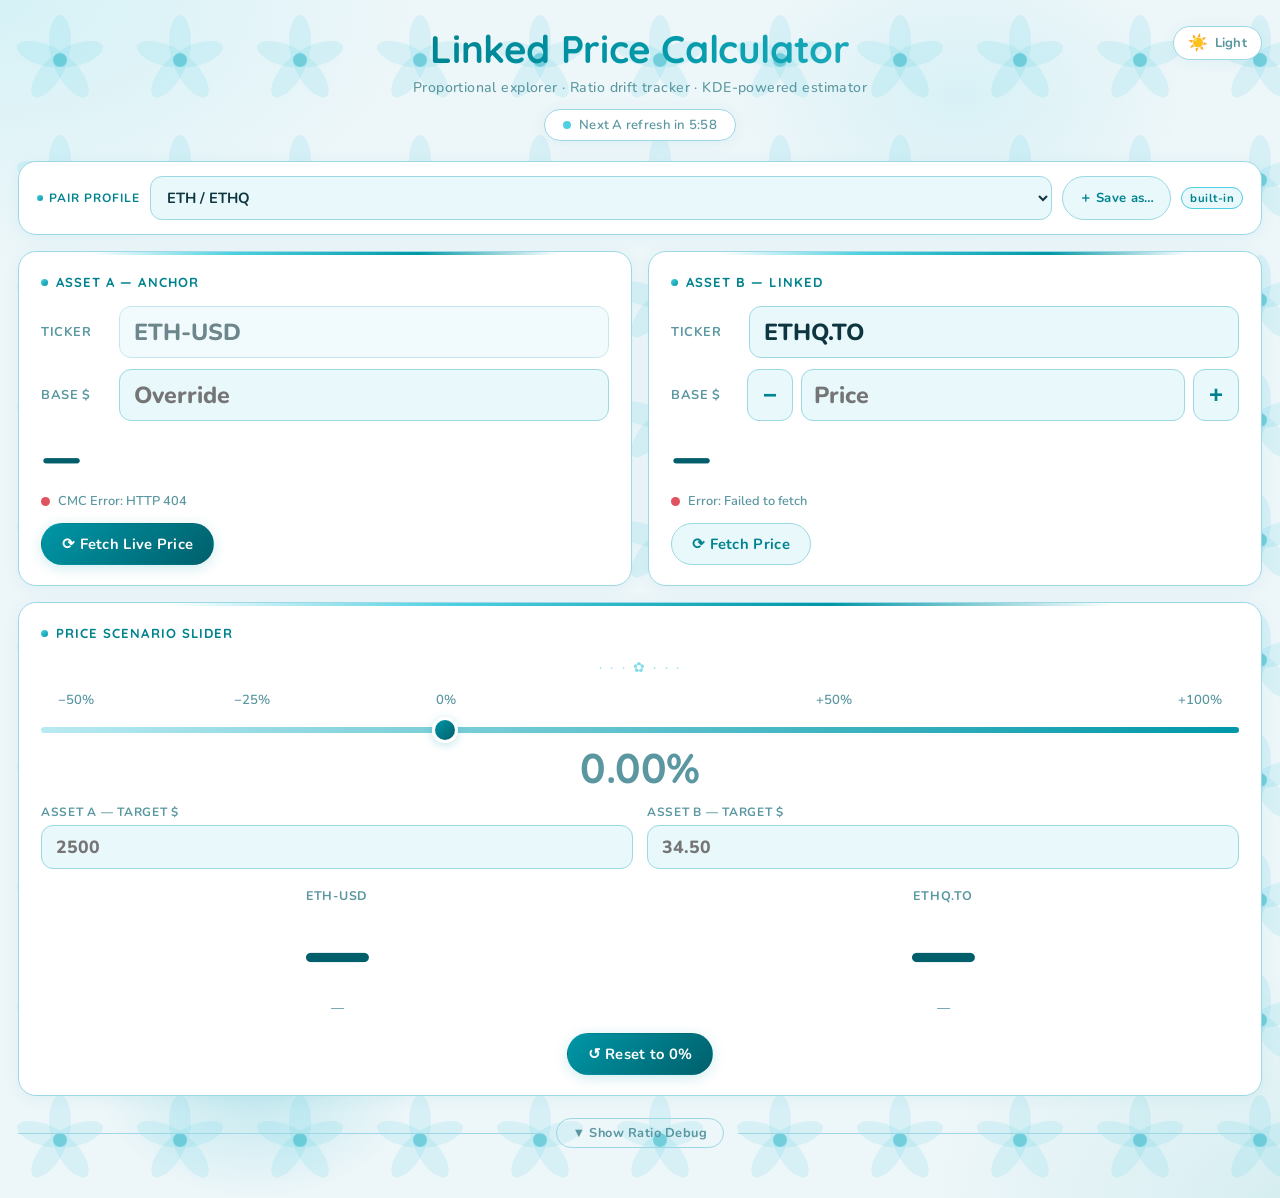
==== projects/price-link/index.html @ e8545b4c "Add files via upload" ====
<!DOCTYPE html>
<html lang="en">
<head>
<meta charset="UTF-8">
<meta name="viewport" content="width=device-width, initial-scale=1.0">
<title>Linked Price Calculator v21</title>
<link rel="preconnect" href="https://fonts.googleapis.com">
<link rel="preconnect" href="https://fonts.gstatic.com" crossorigin>
<link href="https://fonts.googleapis.com/css2?family=Nunito:wght@300;400;500;600;700;800;900&family=Quicksand:wght@400;500;600;700&display=swap" rel="stylesheet">
<link rel="stylesheet" href="style.css">
</head>
<body>

<div class="header">
  <button class="dark-toggle" onclick="toggleDarkMode()" id="darkToggleBtn" title="Toggle dark mode">
    <span class="toggle-icon">☀️</span>
    <span id="darkToggleLabel">Light</span>
  </button>
  <h1>Linked Price Calculator</h1>
  <p>Proportional explorer · Ratio drift tracker · KDE-powered estimator</p>
  <div class="auto-refresh-bar">
    <div class="rdot" id="timerDot"></div>
    <span id="timerLabel">Auto-refresh Asset A (CMC) every 2 min</span>
  </div>
</div>

<!-- ── Profile Bar ── -->
<div class="profile-bar">
  <span class="profile-bar-label">Pair Profile</span>
  <select class="profile-select" id="profileSelect" onchange="onProfileChange()"></select>
  <button class="profile-btn" onclick="saveCurrentAsProfile()" title="Save current tickers as a new profile">＋ Save as…</button>
  <button class="profile-btn danger" id="deleteProfileBtn" onclick="deleteActiveProfile()" title="Delete this profile">✕ Delete</button>
  <span class="profile-badge builtin" id="profileBadge">built-in</span>
</div>

<!-- ── Row 1: Two columns ── -->
<div class="two-col">

  <!-- Asset A -->
  <div class="card">
    <div class="card-title">Asset A — Anchor</div>
    <div class="row">
      <label>Ticker</label>
      <input type="text" id="tickerA" value="ETH-USD" readonly style="opacity:0.6;cursor:default;">
    </div>
    <div class="row">
      <label>Base $</label>
      <input type="number" id="manualA" placeholder="Override" step="1" onchange="onManualA()">
    </div>
    <div class="price-big" id="priceA">—</div>
    <div class="status-row">
      <div class="dot" id="dotA"></div>
      <span class="status-text" id="statusA">Not fetched</span>
    </div>
    <button class="btn primary" onclick="fetchAssetA()">⟳ Fetch Live Price</button>
  </div>

  <!-- Asset B -->
  <div class="card">
    <div class="card-title">Asset B — Linked</div>
    <div class="row">
      <label>Ticker</label>
      <input type="text" id="tickerB" value="ETHQ.TO">
    </div>
    <div class="stepper-row">
      <label>Base $</label>
      <button class="sbtn" onmousedown="startStep(-1)" onmouseup="stopStep()" onmouseleave="stopStep()" ontouchstart="startStep(-1)" ontouchend="stopStep()">−</button>
      <input type="number" id="manualB" class="stepper-input" placeholder="Price" step="0.01" onchange="onManualB()">
      <button class="sbtn" onmousedown="startStep(1)" onmouseup="stopStep()" onmouseleave="stopStep()" ontouchstart="startStep(1)" ontouchend="stopStep()">+</button>
    </div>
    <div class="price-big" id="priceB">—</div>
    <div class="status-row">
      <div class="dot" id="dotB"></div>
      <span class="status-text" id="statusB">Not fetched</span>
    </div>
    <button class="btn" onclick="fetchAsset('B')" title="Fetched price is NOT saved as a ratio datapoint">
      ⟳ Fetch Price <span style="color:var(--muted);font-size:.75rem;font-weight:400"></span>
    </button>
  </div>
</div>

<!-- ── FX Intelligence Panel ── -->
<div class="card" id="fxPanel" style="display:none; margin-bottom:16px;">
  <div class="card-title" style="display:flex;align-items:center;justify-content:space-between;flex-wrap:wrap;gap:8px;">
    <span>&#9889; FX Intelligence &mdash; USD&thinsp;/&thinsp;CAD</span>
    <span id="fxRateDisplay" style="font-family:monospace;font-size:0.82rem;font-weight:600;color:var(--muted);">Fetching rate&hellip;</span>
  </div>
  <div id="fxBanner" style="display:none;border-radius:var(--radius-sm);padding:10px 16px;margin-bottom:14px;font-size:0.85rem;font-weight:700;line-height:1.5;"></div>
  <div class="stats-grid">
    <div class="stat-row"><span>USD / CAD Rate</span><span class="stat-val" id="fxRateStat">&#8212;</span></div>
    <div class="stat-row"><span>FX-Implied Fair Price (Asset B)</span><span class="stat-val" id="fxFairB">&#8212;</span></div>
    <div class="stat-row"><span>ETF Premium / Discount vs Fair</span><span class="stat-val" id="fxPremDisc">&#8212;</span></div>
    <div class="stat-row"><span>FX-Normalised Ratio <small style="opacity:.65;">(ideal &#8776; 1.00000)</small></span><span class="stat-val" id="fxNormRatio">&#8212;</span></div>
    <div class="stat-row"><span>Pure Tracking Error</span><span class="stat-val" id="fxTrackErr">&#8212;</span></div>
  </div>
  <div id="fxAttrib" style="display:none;margin-top:12px;padding:10px 14px;border-radius:var(--radius-sm);background:var(--teal-pale);border:1.5px solid var(--border);font-size:0.82rem;line-height:1.6;"></div>
</div>

<!-- ── Row 2: Slider ── -->
<div class="card">
  <div class="card-title">Price Scenario Slider</div>
        <div class="divider">· · · ✿ · · · </div>

  <div class="slider-labels">
    <span>−50%</span><span>−25%</span><span>0%</span><span>+50%</span><span>+100%</span>
  </div>
  <input type="range" id="slider" min="-50" max="100" step="0.1" value="0" oninput="onSliderDrag()">
  <div class="pct-big" id="pctDisplay">0.00%</div>

  <div class="target-row">
    <div class="target-box">
      <label>Asset A — Target $</label>
      <input type="number" id="targetA" placeholder="2500" step="1" oninput="onTargetDollar('A')">
    </div>
    <div class="target-box">
      <label>Asset B — Target $</label>
      <input type="number" id="targetB" placeholder="34.50" step="0.01" oninput="onTargetDollar('B')">
    </div>
  </div>

  <div class="proj-row">
    <div class="proj-box">
      <div class="proj-lbl" id="lblPA">Asset A</div>
      <div class="proj-price" id="projA">—</div>
      <div class="proj-delta" id="deltaA">—</div>
    </div>
    <div class="proj-box">
      <div class="proj-lbl" id="lblPB">Asset B</div>
      <div class="proj-price" id="projB">—</div>
      <div class="proj-delta" id="deltaB">—</div>
    </div>
  </div>

  <div style="text-align:center;margin-top:16px">
    <button class="btn primary" onclick="resetSlider()">↺ Reset to 0%</button>
  </div>
</div>

<!-- ── Ratio Debug (bottom, toggled) ── -->
<div class="debug-toggle-bar">
  <hr>
  <button class="debug-toggle-btn" id="debugToggleBtn" onclick="toggleDebug()">▼ Show Ratio Debug</button>
  <hr>
</div>

<div class="debug-panel" id="debugPanel">
  <div class="ratio-stats">
    <div class="stats-title">
      <span>✦ Ratio History - Under the hood</span>
      <span class="stat-val" id="ratioCountSub">0 / 1000</span>
    </div>
    <div class="ratio-badge" id="ratioBadge" style="margin-bottom:14px;font-size:0.85rem;">Ratio A÷B: —</div>

    <div class="stats-grid">
      <div class="stat-row"><span>Simple average</span><span class="stat-val" id="ratioAvg">—</span></div>
      <div class="stat-row"><span>Median</span><span class="stat-val" id="ratioMedian">—</span></div>
      <div class="stat-row"><span>Mode (4dp bins)</span><span class="stat-val" id="ratioMode">—</span></div>
      <div class="stat-row"><span>KDE Peak ✦</span><span class="stat-val gold" id="ratioKDE">—</span></div>
      <div class="stat-row"><span>Trimmed mean (10%)</span><span class="stat-val" id="ratioTrimmed">—</span></div>
      <div class="stat-row"><span>Drift (max − min)</span><span class="stat-val" id="ratioDrift">—</span></div>
      <div class="stat-row"><span>Last saved</span><span class="stat-val" id="ratioLast">—</span></div>
      <div class="stat-row" style="border-top:1px solid var(--border);margin-top:6px;padding-top:8px;">
        <span style="font-size:0.75rem;color:var(--muted);font-style:italic;" id="hlDisplayLabel">Recency-weighted</span>
      </div>
      <div class="stat-row highlight-w"><span>W-KDE Peak ✦</span><span class="stat-val gold" id="ratioWKDE">—</span></div>
      <div class="stat-row highlight-w"><span>W-Mean</span><span class="stat-val" id="ratioWMean">—</span></div>
    </div>

    <div class="estimator-row">
      <label>Recency ½-life:</label>
      <select id="halfLifeSelect" onchange="saveHalfLifePref(); refreshStats();">
        <option value="5">5 pts — aggressive</option>
        <option value="10">10 pts</option>
        <option value="25" selected>25 pts — default</option>
        <option value="50">50 pts</option>
        <option value="100">100 pts</option>
        <option value="none">∞ — no decay</option>
      </select>
    </div>
    <div class="estimator-row">
      <label>Startup / Apply:</label>
      <select id="estimatorSelect" onchange="saveEstimatorPref()">
        <option value="kde">KDE Peak (recommended)</option>
        <option value="wkde">W-KDE Peak ✦ (recency)</option>
        <option value="wmean">W-Mean (recency)</option>
        <option value="mode">Binned Mode</option>
        <option value="median">Median</option>
        <option value="trimmed">Trimmed Mean 10%</option>
        <option value="avg">Simple Average</option>
      </select>
    </div>

    <div class="stat-actions">
      <button class="btn primary" onclick="applyEstimatorToB()">✦ Apply Estimator → B</button>
      <button class="btn ghost" onclick="clearHistory()">🗑 Clear History</button>
    </div>
  </div>
</div>

<script>
/* 
   CONFIG
 */
const TOKEN         = '69a8eecc00a6a4.04467805';

/* ── Storage keys ── */
const PREF_KEY      = 'ab_estimator_pref';
const DEBUG_KEY     = 'ab_debug_open';
const HALFLIFE_KEY  = 'ab_halflife_pref';
const PROFILES_KEY  = 'lpc_profiles_v1';
const ACTIVE_KEY    = 'lpc_active_profile';
const DARK_KEY      = 'lpc_dark_mode';
const SLIDER_KEY_PREFIX  = 'lpc_slider_pct_';
const TARGET_A_KEY_PREFIX = 'lpc_target_a_';
const TARGET_B_KEY_PREFIX = 'lpc_target_b_';
const AUTO_MS       = 60000*6;

/* ── Default (built-in) profiles ── */
const BUILTIN_PROFILES = [
  { name: 'ETH / ETHQ',  cmcSymbol: 'ETH', tickerA: 'ETH-USD',  tickerB: 'ETHQ.TO',  storageKey: 'ratio_ETH_ETHQ',  builtin: true },
  { name: 'XRP / XRPQ',  cmcSymbol: 'XRP', tickerA: 'XRP-USD',  tickerB: 'XRPQ.TO',  storageKey: 'ratio_XRP_XRPQ',  builtin: true },
  { name: 'SOL / SOLQ',  cmcSymbol: 'SOL', tickerA: 'SOL-USD',  tickerB: 'SOLQ.TO',  storageKey: 'ratio_SOL_SOLQ',  builtin: true },
  { name: 'BTC / FBTC',  cmcSymbol: 'BTC', tickerA: 'BTC-USD',  tickerB: 'FBTC.TO',  storageKey: 'ab_ratio_history_v1', builtin: true },
  { name: 'GOLD / ZGLD',  cmcSymbol: 'XAUt', tickerA: 'GOLD-USD',  tickerB: 'ZGLD.TO',  storageKey: 'ratio_GOLD_ZGLD', builtin: true },
];

let baseA = null, baseB = null;
let currentPct = 0;
let stepTimer = null, stepDebounce = null;
let autoTimer = null, autoCountdown = null, autoSecsLeft = AUTO_MS / 1000;
let userSetB = false;
let liveRatio = null;
let fxRate             = null;   // live USD/CAD (5 dp)
let fxRateSessionStart = null;   // locked on first fetch
let fxSessionFetched   = false;  // one-per-session guard
let activeProfile = BUILTIN_PROFILES[0];

const $ = id => document.getElementById(id);

/* 
   DARK MODE
 */
function toggleDarkMode() {
  const isDark = document.body.classList.toggle('dark');
  localStorage.setItem(DARK_KEY, isDark ? '1' : '0');
  updateDarkToggleLabel(isDark);
}
function updateDarkToggleLabel(isDark) {
  $('darkToggleLabel').textContent = isDark ? 'Dark' : 'Light';
  $('darkToggleBtn').querySelector('.toggle-icon').textContent = isDark ? '🌙' : '☀️';
}
function initDarkMode() {
  const pref = localStorage.getItem(DARK_KEY);
  const isDark = pref === '1';
  if (isDark) document.body.classList.add('dark');
  updateDarkToggleLabel(isDark);
}

/* 
   PROFILE MANAGEMENT
 */
function loadAllProfiles() {
  try {
    const saved = JSON.parse(localStorage.getItem(PROFILES_KEY) || '[]');
    return [...BUILTIN_PROFILES, ...saved.filter(p => !p.builtin)];
  } catch { return [...BUILTIN_PROFILES]; }
}
function getUserProfiles() {
  try { return JSON.parse(localStorage.getItem(PROFILES_KEY) || '[]'); } catch { return []; }
}
function saveUserProfiles(profiles) {
  localStorage.setItem(PROFILES_KEY, JSON.stringify(profiles.filter(p => !p.builtin)));
}

function renderProfileDropdown() {
  const sel = $('profileSelect');
  const all = loadAllProfiles();
  const activeName = localStorage.getItem(ACTIVE_KEY) || all[0].name;
  sel.innerHTML = '';
  all.forEach(p => {
    const opt = document.createElement('option');
    opt.value = p.name;
    opt.textContent = p.name + (p.builtin ? '' : ' ★');
    if (p.name === activeName) opt.selected = true;
    sel.appendChild(opt);
  });
  // Update badge
  const current = all.find(p => p.name === activeName) || all[0];
  updateProfileBadge(current);
  return current;
}

function updateProfileBadge(profile) {
  const badge = $('profileBadge');
  const delBtn = $('deleteProfileBtn');
  if (profile.builtin) {
    badge.textContent = 'built-in';
    badge.className = 'profile-badge builtin';
    delBtn.style.display = 'none';
  } else {
    badge.textContent = 'custom';
    badge.className = 'profile-badge';
    delBtn.style.display = '';
  }
}

function applyProfile(profile) {
  activeProfile = profile;
  localStorage.setItem(ACTIVE_KEY, profile.name);

  // Reset runtime state
  baseA = null; baseB = null; liveRatio = null; userSetB = false; currentPct = 0;

  // Update UI
  $('tickerA').value = profile.tickerA;
  $('tickerB').value = profile.tickerB;
  $('manualA').value = '';
  $('manualB').value = '';
  $('priceA').textContent = '—';
  $('priceB').textContent = '—';
  $('dotA').className = 'dot';
  $('dotB').className = 'dot';
  $('statusA').textContent = 'Not fetched';
  $('statusB').textContent = 'Not fetched';
  $('lblPA').textContent = profile.tickerA;
  $('lblPB').textContent = profile.tickerB;
  $('slider').value = 0;
  restoreSliderPct();
  $('pctDisplay').textContent = '0.00%';
  $('pctDisplay').className = 'pct-big';
  $('projA').textContent = '—'; $('deltaA').textContent = '—';
  $('projB').textContent = '—'; $('deltaB').textContent = '—';
  $('targetA').value = ''; $('targetB').value = '';
  restoreTargetValues(); // reload user's saved targets for this profile

  updateProfileBadge(profile);
  refreshStats();

  const h = getHistory();
  if (h.length > 0) {
    $('dotB').className = 'dot loading';
    $('statusB').textContent = 'Waiting for Asset A to compute ratio…';
    fetchAssetA();
  } else {
    fetchAssetA();
    fetchAsset('B');
  }
  resetAutoCountdown();
}

function onProfileChange() {
  const sel = $('profileSelect');
  const all = loadAllProfiles();
  const profile = all.find(p => p.name === sel.value) || all[0];
  applyProfile(profile);
}

function saveCurrentAsProfile() {
  const tickerA = $('tickerA').value.trim().toUpperCase();
  const tickerB = $('tickerB').value.trim().toUpperCase();
  if (!tickerA || !tickerB) { alert('Set tickers for both assets first.'); return; }
  const defaultName = tickerA.replace('-USD','') + ' / ' + tickerB.replace('.TO','');
  const name = prompt('Name this profile:', defaultName);
  if (!name || !name.trim()) return;
  const trimmed = name.trim();
  const all = loadAllProfiles();
  if (all.some(p => p.name === trimmed)) { alert(`A profile named "${trimmed}" already exists.`); return; }
  const cmcSymbol = tickerA.replace('-USD','').replace('-','');
  const storageKey = 'ratio_' + cmcSymbol + '_' + tickerB.replace(/[^A-Z0-9]/g,'');
  const newProfile = { name: trimmed, cmcSymbol, tickerA, tickerB, storageKey, builtin: false };
  const userProfiles = getUserProfiles();
  userProfiles.push(newProfile);
  saveUserProfiles(userProfiles);
  renderProfileDropdown();
  $('profileSelect').value = trimmed;
  applyProfile(newProfile);
}

function deleteActiveProfile() {
  if (activeProfile.builtin) return;
  if (!confirm(`Delete profile "${activeProfile.name}"?\nIts ratio history will be preserved in localStorage.`)) return;
  const userProfiles = getUserProfiles().filter(p => p.name !== activeProfile.name);
  saveUserProfiles(userProfiles);
  const all = loadAllProfiles();  // rebuilt without deleted profile
  // all is now rebuilt but we need to reload
  const fresh = [...BUILTIN_PROFILES, ...userProfiles];
  const fallback = fresh[0];
  renderProfileDropdown();
  applyProfile(fallback);
  $('profileSelect').value = fallback.name;
}

/* 
   DEBUG PANEL TOGGLE
 */
function toggleDebug() {
  const panel = $('debugPanel'), btn = $('debugToggleBtn');
  const isOpen = panel.classList.toggle('open');
  btn.textContent = isOpen ? '▲ Hide Ratio Debug' : '▼ Show Ratio Debug';
  localStorage.setItem(DEBUG_KEY, isOpen ? '1' : '0');
}

/* 
   FORMAT HELPERS
 */
function fmtA(n) {
  if (n == null) return '—';
  if (n >= 100)  return '$' + Math.round(n).toLocaleString('en-US');
  if (n >= 1)    return '$' + n.toFixed(2);
  return '$' + n.toFixed(4);
}
function fmtB(n) {
  if (n == null) return '—';
  return n >= 10 ? '$' + n.toFixed(2) : '$' + n.toFixed(4);
}
function fmtAny(n) {
  if (n == null) return '—';
  if (n >= 1000) return '$' + Math.round(n).toLocaleString('en-US');
  if (n >= 1)    return '$' + n.toFixed(2);
  return '$' + n.toFixed(4);
}
function fmtDelta(n, pct) {
  if (n == null) return '—';
  const s = n >= 0 ? '+' : '−';
  const ps = pct >= 0 ? '+' : '';
  return `${s}${fmtAny(Math.abs(n)).replace('$', '')}  (${ps}${pct.toFixed(2)}%)`;
}

/* 
   STATISTICS
 */
function mean(arr)   { return arr.reduce((a,b)=>a+b,0)/arr.length; }
function stdDev(arr) {
  const m = mean(arr);
  return Math.sqrt(arr.reduce((s,x) => s+(x-m)**2, 0) / arr.length);
}
function getMedian(arr) {
  const s = [...arr].sort((a,b)=>a-b), m = Math.floor(s.length/2);
  return s.length%2 ? s[m] : (s[m-1]+s[m])/2;
}
function getBinnedMode(arr, dp=4) {
  const freq = {}, mult = Math.pow(10,dp);
  let maxF = 0, mode = arr[0];
  for (const x of arr) { const k=Math.round(x*mult); freq[k]=(freq[k]||0)+1; if(freq[k]>maxF){maxF=freq[k];mode=k/mult;} }
  return mode;
}
function getTrimmedMean(arr, trim=0.10) {
  const s = [...arr].sort((a,b)=>a-b);
  const cut = Math.max(1, Math.floor(s.length*trim));
  const t = s.slice(cut, s.length-cut);
  return mean(t.length ? t : arr);
}
function getKDEPeak(arr) {
  if (arr.length < 2) return arr[0];
  const sd = stdDev(arr) || 1e-9;
  const h  = 1.06 * sd * Math.pow(arr.length, -0.2);
  const mn = Math.min(...arr), mx = Math.max(...arr);
  const range = mx - mn; if (range < 1e-12) return mn;
  const STEPS = 900; let maxD = -1, peak = mn;
  for (let i=0; i<=STEPS; i++) {
    const x = mn + i*range/STEPS;
    let d = 0; for (const xi of arr) { const u=(x-xi)/h; d+=Math.exp(-0.5*u*u); }
    if (d > maxD) { maxD=d; peak=x; }
  }
  return peak;
}
function getEstimate(arr) {
  const m = $('estimatorSelect').value;
  if (m === 'wkde' || m === 'wmean') {
    const w = getDecayWeights(arr.length, getHalfLife());
    return m === 'wkde' ? getWeightedKDEPeak(arr, w) : getWeightedMeanW(arr, w);
  }
  if (m==='kde')     return getKDEPeak(arr);
  if (m==='mode')    return getBinnedMode(arr);
  if (m==='median')  return getMedian(arr);
  if (m==='trimmed') return getTrimmedMean(arr);
  return mean(arr);
}

/* 
   LOCALSTORAGE  (profile-aware)
 */
function getStorageKey() { return activeProfile ? activeProfile.storageKey : 'ab_ratio_history_v1'; }
function getHistory() {
  try { return JSON.parse(localStorage.getItem(getStorageKey())||'[]'); } catch { return []; }
}
function saveHistory(h) { localStorage.setItem(getStorageKey(), JSON.stringify(h)); }

/* Returns the estimated anchor for the FX-normalised ratio:
   fxNormRatio = (A_USD × FX) / B_CAD  — same-currency ratio, should be
   stable when B is a perfectly-pegged ETF tracking A.
   Falls back to live computation if no history has the field yet. */
function getAnchorNormRatio() {
  const h = getHistory();
  const normVals = h.map(x => x.fxNormRatio).filter(v => v != null && isFinite(v));
  if (normVals.length >= 2) return getEstimate(normVals);
  if (normVals.length === 1) return normVals[0];
  // No history with FX data yet — use live values as a bootstrap anchor
  if (baseA && baseB && fxRate) return (baseA * fxRate) / baseB;
  return null;
}

function addRatioPoint() {
  if (!baseA || !baseB) return;
  const ratio = baseA / baseB;
  const fxNormRatio = fxRate ? (baseA * fxRate) / baseB : null;
  const h = getHistory();
  const pt = { ts: Date.now(), ratio };
  if (fxNormRatio !== null) pt.fxNormRatio = fxNormRatio;
  h.push(pt);
  if (h.length > 1000) h.splice(0, h.length-1000);
  saveHistory(h);
  refreshStats();
}

function saveEstimatorPref() { localStorage.setItem(PREF_KEY, $('estimatorSelect').value); }
function saveHalfLifePref()   { localStorage.setItem(HALFLIFE_KEY, $('halfLifeSelect').value); }

function refreshStats() {
  const h = getHistory(), n = h.length;
  $('ratioCountSub').textContent = `${n} / 1000`;
  if (!n) {
    ['ratioAvg','ratioMedian','ratioMode','ratioKDE','ratioTrimmed','ratioDrift','ratioLast','ratioWKDE','ratioWMean'].forEach(id=>$(id).textContent='—');
    return;
  }
  const vals = h.map(x => x.ratio);
  const mn = Math.min(...vals), mx = Math.max(...vals);
  const hl = getHalfLife();
  const w  = getDecayWeights(vals.length, hl);
  const hlLabel = hl ? `hl:${hl}` : 'uniform';
  $('ratioAvg').textContent     = mean(vals).toFixed(6);
  $('ratioMedian').textContent  = getMedian(vals).toFixed(6);
  $('ratioMode').textContent    = getBinnedMode(vals).toFixed(6);
  $('ratioKDE').textContent     = getKDEPeak(vals).toFixed(6);
  $('ratioTrimmed').textContent = getTrimmedMean(vals).toFixed(6);
  $('ratioDrift').textContent   = (mx-mn).toFixed(6);
  $('ratioWKDE').textContent    = (vals.length >= 2 ? getWeightedKDEPeak(vals, w) : vals[0]).toFixed(6);
  $('ratioWMean').textContent   = getWeightedMeanW(vals, w).toFixed(6);
  const hlEl = $('hlDisplayLabel'); if (hlEl) hlEl.textContent = hlLabel;
  const last = new Date(h[h.length-1].ts);
  $('ratioLast').textContent = last.toLocaleTimeString([],{hour:'2-digit',minute:'2-digit',second:'2-digit'});
  updateRatioBadge();
}

function clearHistory() {
  if (!confirm('Clear ratio history for this profile?\nThis cannot be undone.')) return;
  localStorage.removeItem(getStorageKey());
  refreshStats();
}

function applyEstimatorToB() {
  const h = getHistory();
  if (!h.length) { alert('No ratio history yet.'); return; }
  if (!baseA)    { alert('Fetch Asset A price first.'); return; }
  const est = getEstimate(h.map(x=>x.ratio));
  const label = $('estimatorSelect').options[$('estimatorSelect').selectedIndex].text;
  userSetB = false;
  setBase('B', baseA/est, $('tickerB').value.trim().toUpperCase(), false);
  $('dotB').className = 'dot live';
  $('statusB').textContent = `${label}: ${est.toFixed(6)} · ${h.length} pts`;
}

function getHalfLife() {
  const sel = $('halfLifeSelect');
  if (!sel) return null;
  const v = sel.value;
  return v === 'none' ? null : parseInt(v);
}
function getDecayWeights(n, halfLife) {
  if (!halfLife || halfLife <= 0 || n === 0) return new Array(n).fill(1);
  const alpha = Math.pow(0.5, 1 / halfLife);
  return Array.from({length: n}, (_, i) => Math.pow(alpha, n - 1 - i));
}
function getWeightedMeanW(arr, weights) {
  const sumW = weights.reduce((a, b) => a + b, 0);
  return arr.reduce((acc, v, i) => acc + v * weights[i], 0) / sumW;
}
function getWeightedKDEPeak(arr, weights) {
  if (arr.length < 2) return arr[0];
  const sumW  = weights.reduce((a, b) => a + b, 0);
  const wMean = getWeightedMeanW(arr, weights);
  const wVar  = arr.reduce((acc, v, i) => acc + weights[i] * (v - wMean) ** 2, 0) / sumW;
  const sd    = Math.sqrt(wVar) || 1e-9;
  const sumW2 = weights.reduce((a, b) => a + b * b, 0);
  const n_eff = (sumW * sumW) / sumW2;
  const h     = 1.06 * sd * Math.pow(n_eff, -0.2);
  const mn = Math.min(...arr), mx = Math.max(...arr);
  const range = mx - mn; if (range < 1e-12) return mn;
  const STEPS = 900; let maxD = -1, peak = mn;
  for (let i = 0; i <= STEPS; i++) {
    const x = mn + i * range / STEPS;
    let d = 0;
    for (let j = 0; j < arr.length; j++) { const u=(x-arr[j])/h; d+=weights[j]*Math.exp(-0.5*u*u); }
    if (d > maxD) { maxD = d; peak = x; }
  }
  return peak;
}

/* ── Live ratio propagation ── */
function propagateBLive() {
  if (!liveRatio || !baseA) return;
  baseB = baseA / liveRatio;
  $('priceB').textContent = fmtB(baseB);
  $('manualB').value = baseB >= 10 ? baseB.toFixed(2) : baseB.toFixed(4);
  $('dotB').className = 'dot live';
  const t = new Date().toLocaleTimeString([], {hour:'2-digit', minute:'2-digit', second:'2-digit'});
  $('statusB').textContent = `Tracked · ratio ${liveRatio.toFixed(6)} · ${t}`;
}

/* 
   SET BASE PRICE
 */
function setBase(which, price, label, saveRatio) {
  price = Number(price);
  if (!isFinite(price) || price <= 0) return;
  if (which === 'A') {
    baseA = price;  // keep full precision (don't round — supports XRP, SOL etc.)
    $('priceA').textContent = fmtA(baseA);
    $('manualA').value = baseA >= 100 ? Math.round(baseA) : baseA.toFixed(4);
    $('lblPA').textContent = label || 'Asset A';
    if (liveRatio) propagateBLive();
  } else {
    baseB = price;
    $('priceB').textContent = fmtB(price);
    $('manualB').value = price >= 10 ? price.toFixed(2) : price.toFixed(4);
    $('lblPB').textContent = label || 'Asset B';
    if (baseA && baseB) liveRatio = baseA / baseB;
  }
  updateRatioBadge();
  if (which === 'A') syncPctFromTargetA(); // re-align slider to fixed target
  // src='targetA' when A updates: targetB gets recomputed from current pct,
  // but the user's saved targetA dollar value is left untouched.
  renderSlider(which === 'A' ? 'targetA' : null);
  updateFxPanel();
  if (saveRatio && baseA && baseB) addRatioPoint();
}

function updateRatioBadge() {
  if (baseA && baseB) {
    const live = (baseA/baseB).toFixed(6);
    const h = getHistory();
    const est = h.length ? getEstimate(h.map(x=>x.ratio)) : null;
    $('ratioBadge').textContent = `Ratio A÷B: ${live}` + (est ? `  |  Est: ${est.toFixed(6)}` : '');
  }
}

/* 
   FETCH — Asset A via CoinMarketCap Pro
   (symbol is now driven by the active profile)
 */
/* ═══════════════
   FX INTELLIGENCE — USD/CAD decomposition
═══════════════ */
async function fetchFxRate() {
  if (fxSessionFetched) return;
  fxSessionFetched = true;
  try {
    const res = await fetch('/api/cmc-fx', { cache: 'no-store' });
    if (!res.ok) throw new Error('HTTP ' + res.status);
    const json = await res.json();
    if (json.status?.error_code !== 0) throw new Error('CMC FX: ' + json.status?.error_message);
    const rate = json?.data?.quote?.CAD?.price;
    if (!rate) throw new Error('No CAD price in FX response');
    fxRate             = rate;
    fxRateSessionStart = fxRateSessionStart ?? rate;
    updateFxPanel();
  } catch(e) {
    console.warn('FX rate fetch failed:', e.message);
    fxSessionFetched = false;  // allow retry
  }
}

function updateFxPanel() {
  const panel = $('fxPanel');
  if (!fxRate) { if (panel) panel.style.display = 'none'; return; }
  if (panel) panel.style.display = '';

  const rd = $('fxRateDisplay'); if (rd) rd.textContent = '1 USD = ' + fxRate.toFixed(5) + ' CAD';
  const rs = $('fxRateStat');    if (rs) rs.textContent = fxRate.toFixed(5);

  if (!baseA) return;

  // ── FX-normalised anchor: (A_USD × FX) / B_CAD — tracks the same-currency
  //    ratio between the two assets.  This should stay ~constant for a
  //    perfectly-pegged ETF regardless of FX moves. ──────────────────────────
  const anchorNorm = getAnchorNormRatio();                   // e.g. ~3016 for BTC/FBTC

  // Fair price of B in CAD implied by current A price and current FX rate,
  // adjusted for the historically observed peg ratio.
  // fairB = (A_USD × FX) / anchorNorm
  const fairB = anchorNorm ? (baseA * fxRate) / anchorNorm : null;

  const fb = $('fxFairB');
  if (fb) {
    if (fairB != null) {
      fb.textContent = (fairB >= 10 ? fairB.toFixed(2) : fairB.toFixed(4)) + ' CAD';
    } else {
      fb.textContent = '— CAD';
    }
  }

  if (baseB) {
    // Premium / discount: how far is actual B from its FX-implied fair value?
    const premPct = fairB != null ? ((baseB - fairB) / fairB) * 100 : null;
    const pd = $('fxPremDisc');
    if (pd) {
      if (premPct != null) {
        const sign = premPct >= 0 ? '+' : '';
        let lbl = sign + premPct.toFixed(3) + '%';
        if (Math.abs(premPct) >= 0.5) lbl += premPct > 0 ? '  (ETF premium)' : '  \u26a1 ETF discount';
        pd.textContent = lbl;
        pd.className   = 'stat-val' + (premPct > 0.5 ? ' pos' : premPct < -0.5 ? ' red' : '');
      } else {
        pd.textContent = '—'; pd.className = 'stat-val';
      }
    }

    // Current same-currency ratio: (A_USD × FX) / B_CAD
    const currentNorm = (baseA * fxRate) / baseB;
    const nr = $('fxNormRatio');
    if (nr) {
      nr.textContent = currentNorm.toFixed(5);
      // Green if within 0.5% of anchor, else gold
      const closeToAnchor = anchorNorm && Math.abs((currentNorm - anchorNorm) / anchorNorm) < 0.005;
      nr.className = 'stat-val ' + (closeToAnchor ? 'pos' : 'gold');
    }

    // Tracking error: deviation of current same-currency ratio from anchor
    const trackErrPct = (anchorNorm && fairB != null) ? -((baseB - fairB) / fairB) * 100 : null;
    const te = $('fxTrackErr');
    if (te) {
      if (trackErrPct != null) {
        te.textContent = (trackErrPct >= 0 ? '+' : '') + trackErrPct.toFixed(3) + '% from anchor peg';
        te.className   = 'stat-val ' + (Math.abs(trackErrPct) < 0.5 ? 'pos' : Math.abs(trackErrPct) < 1.5 ? 'gold' : 'red');
      } else {
        te.textContent = '— (building anchor…)'; te.className = 'stat-val';
      }
    }
  }

  // Tailwind / Headwind banner
  const banner = $('fxBanner');
  if (banner && fxRateSessionStart && fxRate !== fxRateSessionStart) {
    const chgPct = ((fxRate - fxRateSessionStart) / fxRateSessionStart) * 100;
    if (Math.abs(chgPct) >= 0.01) {
      const up = chgPct > 0;
      const abs = Math.abs(chgPct).toFixed(3);
      banner.style.display    = '';
      banner.style.background = up ? 'rgba(26,175,138,0.12)' : 'rgba(224,82,96,0.10)';
      banner.style.border     = '1.5px solid ' + (up ? 'var(--green)' : 'var(--red)');
      banner.style.color      = up ? 'var(--green)' : 'var(--red)';
      banner.innerHTML = (up ? '\uD83D\uDCC8 FX Tailwind: ' : '\uD83D\uDCC9 FX Headwind: ')
        + 'CAD has ' + (up ? 'weakened' : 'strengthened') + ' ' + abs
        + '% this session \u2192 Asset B has a ' + (up ? '+' : '\u2212') + abs
        + '% FX ' + (up ? 'boost' : 'drag') + ' vs USD-priced Asset A.';
    } else { banner.style.display = 'none'; }
  }

  updateFxAttribution();
}

function updateFxAttribution() {
  const el = $('fxAttrib');
  if (!el || !fxRate || !baseA || !baseB) return;

  const anchorNorm  = getAnchorNormRatio();
  if (!anchorNorm) { el.style.display = 'none'; return; }

  // Current same-currency ratio vs historical anchor
  const currentNorm = (baseA * fxRate) / baseB;
  // Express deviation as premium/discount on B:
  //   premPct > 0 → B is above fair (premium)
  //   premPct < 0 → B is below fair (discount)
  const fairB   = (baseA * fxRate) / anchorNorm;
  const premPct = ((baseB - fairB) / fairB) * 100;

  if (Math.abs(premPct) < 0.01) { el.style.display = 'none'; return; }

  const sign   = premPct >= 0 ? '+' : '';
  const devCol = Math.abs(premPct) > 1 ? 'var(--red)' : 'var(--gold)';
  const txt    = premPct < 0
    ? 'Asset B is trading <strong>cheap</strong> (discount) vs USD-implied fair by '
      + Math.abs(premPct).toFixed(3) + '% \u2014 this gap typically closes.'
    : 'Asset B is trading at a <strong>premium</strong> vs USD-implied fair by '
      + premPct.toFixed(3) + '%.';

  el.style.display = '';
  el.innerHTML = '<strong>Ratio Drift Analysis:</strong> FX-adjusted B fair value <strong>'
    + (fairB >= 10 ? fairB.toFixed(2) : fairB.toFixed(4)) + ' CAD</strong>'
    + ' vs actual <strong>' + (baseB >= 10 ? baseB.toFixed(2) : baseB.toFixed(4)) + ' CAD</strong>'
    + ' \u2014 deviation: <strong style="color:' + devCol + '">'
    + sign + premPct.toFixed(3) + '%</strong>. ' + txt;
}

async function fetchAssetA() {
  fetchFxRate();  // once per session
  const dot = $('dotA'), st = $('statusA');
  const symbol = activeProfile ? activeProfile.cmcSymbol : 'ETH';
  dot.className = 'dot loading'; st.textContent = `Fetching ${symbol} via CoinMarketCap…`;
  try {
    const res = await fetch(`/api/cmc-quote?symbol=${encodeURIComponent(symbol)}`, { cache: 'no-store' });
    if (!res.ok) throw new Error('HTTP ' + res.status);
    const json = await res.json();
    if (json.status?.error_code !== 0)
      throw new Error('CMC ' + json.status.error_code + ': ' + json.status.error_message);
    const price = json?.data?.[symbol]?.quote?.USD?.price;
    if (!price) throw new Error('No price in CMC response');

    const tickerLabel = activeProfile ? activeProfile.tickerA : symbol + '-USD';
    setBase('A', Number(price), tickerLabel, false);
    dot.className = 'dot live';
    const t = new Date().toLocaleTimeString([], {hour:'2-digit', minute:'2-digit', second:'2-digit'});
    st.textContent = `${tickerLabel} · ${fmtA(Number(price))} · ${t} · CoinMarketCap`;
    if (!liveRatio && getHistory().length > 0) applyEstimatorToB();
  } catch(e) {
    dot.className = 'dot error'; st.textContent = 'CMC Error: ' + e.message;
  }
}

/* 
   FETCH — Asset B via EODHD
 */
async function fetchAsset(which) {
  if (which === 'A') { return fetchAssetA(); }
  const ticker = $('ticker'+which).value.trim().toUpperCase();
  if (!ticker) return;
  const dot=$('dot'+which), st=$('status'+which);
  dot.className='dot loading'; st.textContent='Fetching…';
  try {
    const url = `https://eodhd.com/api/real-time/${encodeURIComponent(ticker)}?api_token=${TOKEN}&fmt=json`;
    const res = await fetch(url);
    if (!res.ok) throw new Error('HTTP '+res.status);
    const data = await res.json();
    const price = data.bid ?? data.last ?? data.close ?? data.adjusted_close ?? null;
    if (price == null) throw new Error('No price field');
    setBase(which, Number(price), ticker, false);
    dot.className='dot live';
    const t = new Date().toLocaleTimeString([],{hour:'2-digit',minute:'2-digit',second:'2-digit'});
    st.textContent = `${ticker} · ${fmtB(Number(price))} · ${t}`;
  } catch(e) {
    dot.className='dot error'; st.textContent='Error: '+e.message;
  }
}

/* Fetch fresh A price, then commit ratio to history */
async function fetchAAndSaveRatio() {
  const capturedB = baseB;
  await fetchAssetA();
  if (!baseA || !capturedB) return;
  const ratio = baseA / capturedB;
  liveRatio = ratio;
  propagateBLive();
  const h = getHistory();
  const fxNormRatio = fxRate ? (baseA * fxRate) / capturedB : null;
  const pt = { ts: Date.now(), ratio };
  if (fxNormRatio !== null) pt.fxNormRatio = fxNormRatio;
  h.push(pt);
  if (h.length > 1000) h.splice(0, h.length - 1000);
  saveHistory(h);
  refreshStats();
}

/* 
   MANUAL INPUT
 */
function onManualA() {
  const v = parseFloat($('manualA').value);
  if (!isNaN(v) && v>0) setBase('A', v, $('tickerA').value.trim().toUpperCase(), false);
}
function onManualB() {
  const v = parseFloat($('manualB').value);
  if (!isNaN(v) && v>0) {
    userSetB = true;
    setBase('B', v, $('tickerB').value.trim().toUpperCase(), false);
    fetchAAndSaveRatio();
    resetAutoCountdown();
  }
}

/* 
   STEPPER
 */
/* ── Dynamic step based on dollar value ── */
function getDynamicStep(value) {
  const v = Math.abs(value);
  if (v >= 100000) return 500;
  if (v >= 10000)  return 100;
  if (v >= 1000)   return 10;
  if (v >= 100)    return 1;
  return 0.01;
}

function doStep(dir) {
  const cur  = parseFloat($('manualB').value) || 0;
  const step = getDynamicStep(cur);
  const next = Math.round((cur + dir * step) * 1e8) / 1e8;
  $('manualB').value = step >= 1 ? next.toFixed(2) : next.toFixed(4);
  userSetB = true;
  setBase('B', next, $('tickerB').value.trim().toUpperCase(), false);
  clearTimeout(stepDebounce);
  stepDebounce = setTimeout(() => { fetchAAndSaveRatio(); resetAutoCountdown(); }, 800);
}
function startStep(dir) { doStep(dir); stepTimer=setInterval(()=>doStep(dir),140); }
function stopStep()     { clearInterval(stepTimer); stepTimer=null; }

/* 
   AUTO-REFRESH  (every 2 min)
 */
function startAutoRefresh() {
  autoSecsLeft = AUTO_MS / 1000;
  updateCountdown();
  clearInterval(autoTimer); clearInterval(autoCountdown);
  autoTimer = setInterval(() => {
    $('timerDot').className = 'rdot active';
    fetchAssetA().then(() => {
      renderSlider(null);
      $('timerDot').className = 'rdot';
    });
    autoSecsLeft = AUTO_MS / 1000;
  }, AUTO_MS);
  autoCountdown = setInterval(() => {
    autoSecsLeft = Math.max(0, autoSecsLeft-1);
    updateCountdown();
  }, 1000);
}
function updateCountdown() {
  const m = Math.floor(autoSecsLeft/60), s = autoSecsLeft%60;
  $('timerLabel').textContent = `Next A refresh in ${m}:${String(s).padStart(2,'0')}`;
}
function resetAutoCountdown() {
  clearInterval(autoTimer);
  clearInterval(autoCountdown);
  startAutoRefresh();

  // Persist target dollar values on page close/refresh so they survive a reload.
  window.addEventListener('beforeunload', saveTargetValues);
}

/* 
   SLIDER & DOLLAR TARGETS
 */
/* ── Slider persistence ── */
function saveSliderPct() {
  if (activeProfile) {
    localStorage.setItem(SLIDER_KEY_PREFIX + activeProfile.name, currentPct.toString());
  }
}
function restoreSliderPct() {
  if (!activeProfile) return;
  const saved = localStorage.getItem(SLIDER_KEY_PREFIX + activeProfile.name);
  if (saved !== null) {
    const pct = parseFloat(saved);
    if (!isNaN(pct)) {
      currentPct = pct;
      $('slider').value = Math.max(-50, Math.min(100, pct));
      renderSlider('slider');
    }
  }
}

function saveTargetValues() {
  if (!activeProfile) return;
  const tA = $('targetA').value.trim();
  const tB = $('targetB').value.trim();
  if (tA) localStorage.setItem(TARGET_A_KEY_PREFIX + activeProfile.name, tA);
  else    localStorage.removeItem(TARGET_A_KEY_PREFIX + activeProfile.name);
  if (tB) localStorage.setItem(TARGET_B_KEY_PREFIX + activeProfile.name, tB);
  else    localStorage.removeItem(TARGET_B_KEY_PREFIX + activeProfile.name);
}
function restoreTargetValues() {
  if (!activeProfile) return;
  const tA = localStorage.getItem(TARGET_A_KEY_PREFIX + activeProfile.name);
  const tB = localStorage.getItem(TARGET_B_KEY_PREFIX + activeProfile.name);
  if (tA) $('targetA').value = tA;
  if (tB) $('targetB').value = tB;
}
// Re-derive slider % from the user's fixed targetA whenever base A changes.
// This keeps projA aligned with the target price the user entered.
function syncPctFromTargetA() {
  const tA = parseFloat($('targetA').value);
  if (!isNaN(tA) && tA > 0 && baseA) {
    const derived = ((tA - baseA) / baseA) * 100;
    currentPct = Math.max(-50, Math.min(100, derived));
    $('slider').value = currentPct;
    saveSliderPct();
  }
}


function onSliderDrag() {
  currentPct = parseFloat($('slider').value);
  renderSlider('slider');
  saveSliderPct();
  saveTargetValues(); // keep target $ in sync with slider position
}
function renderSlider(src) {
  const pct = currentPct, mult = 1+pct/100;
  const el = $('pctDisplay');
  el.textContent = (pct>=0?'+':'')+pct.toFixed(2)+'%';
  el.className = 'pct-big'+(pct>0?' pos':pct<0?' neg':'');
  if (baseA != null) {
    const pa = baseA*mult;
    $('projA').textContent = fmtA(pa);
    $('projA').className = 'proj-price'+(pct>0?' pos':pct<0?' neg':'');
    $('deltaA').textContent = fmtDelta(pa-baseA, pct);
    if (src !== null && src!=='targetA') $('targetA').value = pa >= 100 ? Math.round(pa) : pa.toFixed(4);
  }
  if (baseB != null) {
    const pb = baseB*mult;
    $('projB').textContent = fmtB(pb);
    $('projB').className = 'proj-price'+(pct>0?' pos':pct<0?' neg':'');
    $('deltaB').textContent = fmtDelta(pb-baseB, pct);
    if (src !== null && src!=='targetB') $('targetB').value = pb.toFixed(2);
  }
}
function onTargetDollar(which) {
  const base = which==='A' ? baseA : baseB;
  const target = parseFloat($(which==='A'?'targetA':'targetB').value);
  if (!base || isNaN(target) || target<=0) return;
  currentPct = ((target-base)/base)*100;
  $('slider').value = Math.max(-50, Math.min(100, currentPct));
  renderSlider(which==='A'?'targetA':'targetB');
  saveSliderPct();
  saveTargetValues();
}
function resetSlider() {
  currentPct=0; $('slider').value=0;
  $('targetA').value=''; $('targetB').value='';
  saveTargetValues(); saveSliderPct();  // clear persisted targets on reset
  renderSlider('reset');
}

/* 
   INIT
 */
window.addEventListener('DOMContentLoaded', () => {
  // Dark mode
  initDarkMode();

  // Restore estimator/halflife prefs
  $('estimatorSelect').value = localStorage.getItem(PREF_KEY) || 'kde';
  $('halfLifeSelect').value    = localStorage.getItem(HALFLIFE_KEY) || '25';

  // Debug panel
  if (localStorage.getItem(DEBUG_KEY) === '1') {
    $('debugPanel').classList.add('open');
    $('debugToggleBtn').textContent = '▲ Hide Ratio Debug';
  }

  // Profiles — render dropdown, apply saved active
  const savedActiveName = localStorage.getItem(ACTIVE_KEY);
  const all = loadAllProfiles();
  const initialProfile = all.find(p => p.name === savedActiveName) || all[0];
  renderProfileDropdown();
  $('profileSelect').value = initialProfile.name;
  applyProfile(initialProfile);
  startAutoRefresh();

  /* ── Dynamic arrow-key step for all dollar inputs ── */
  const arrowInputMap = {
    manualA: () => onManualA(),
    manualB: () => onManualB(),
    targetA: () => onTargetDollar('A'),
    targetB: () => onTargetDollar('B'),
  };
  Object.entries(arrowInputMap).forEach(([id, handler]) => {
    const el = $(id);
    if (!el) return;
    el.addEventListener('keydown', function(e) {
      if (e.key !== 'ArrowUp' && e.key !== 'ArrowDown') return;
      e.preventDefault();
      const dir  = e.key === 'ArrowUp' ? 1 : -1;
      const cur  = parseFloat(this.value) || 0;
      const step = getDynamicStep(cur);
      const raw  = cur + dir * step;
      const next = Math.round(raw * 1e8) / 1e8;
      this.value = step >= 1 ? next.toFixed(2) : next.toFixed(4);
      handler();
    });
  });
});
</script>
</body>
</html>
---- projects/price-link/style.css ----
:root {
  --bg:         #EDF6F9;
  --bg2:        #D4EEF4;
  --card:       #FFFFFF;
  --card2:      #F4FBFD;
  --border:     #9DD8E4;
  --border-hi:  #0097A7;
  --accent:     #00838F;
  --accent2:    #005F6B;
  --accent3:    #4DD0E1;
  --muted:      #5A97A0;
  --text:       #0D3640;
  --text2:      #1C6672;
  --green:      #1AAF8A;
  --red:        #E05260;
  --gold:       #D4864A;
  --shadow:     0 2px 16px #0097A712;
  --shadow-md:  0 6px 28px #0097A71E;
  --teal-light: #B8EAF2;
  --teal-pale:  #E8F8FB;
  --radius:     18px;
  --radius-sm:  12px;
}

/* ── Dark Mode ── */
body.dark {
  --bg:         #0A1820;
  --bg2:        #0F2030;
  --card:       #132535;
  --card2:      #182E40;
  --border:     #1E4A60;
  --border-hi:  #00B8D4;
  --accent:     #00C8DA;
  --accent2:    #7DE8F0;
  --accent3:    #4DD0E1;
  --muted:      #5AAAB8;
  --text:       #D8F0F6;
  --text2:      #90CCD8;
  --green:      #22D49C;
  --red:        #FF6878;
  --gold:       #FFB750;
  --shadow:     0 2px 16px #00000050;
  --shadow-md:  0 6px 28px #00000070;
  --teal-light: #1A3D50;
  --teal-pale:  #132535;
}
body.dark .card::before {
  background: linear-gradient(90deg, transparent, #00B8D455 30%, #0097A799 70%, transparent);
}
body.dark input[type="range"] {
  background: linear-gradient(90deg, #1A3D50, #00B8D4);
}
body.dark .stat-row.highlight-w {
  background: linear-gradient(90deg, #1A3D5080 0%, #13253580 100%);
}
body.dark .stat-row.highlight-w:hover {
  background: linear-gradient(90deg, #1E4A6080 0%, #18304080 100%);
}
body.dark .stat-row:nth-child(even) { background: #0F202888; }
body.dark .stat-row:hover { background: #1A3D5088; }

* { box-sizing: border-box; margin: 0; padding: 0; }
body {
  font-family: 'Nunito', sans-serif;
  background: var(--bg); color: var(--text);
  min-height: 100vh; padding: 26px 18px 50px;
  background-image:
    url("data:image/svg+xml,%3Csvg%20xmlns%3D%22http%3A//www.w3.org/2000/svg%22%20width%3D%22120%22%20height%3D%22120%22%20viewBox%3D%220%200%20120%20120%22%3E%3Cg%20transform%3D%22translate%2860%2C60%29%22%3E%3Cellipse%20rx%3D%2211%22%20ry%3D%2226%22%20cy%3D%22-19%22%20transform%3D%22rotate%280%29%22%20%20%20fill%3D%22rgb%2877%2C208%2C225%29%22%20opacity%3D%220.14%22/%3E%3Cellipse%20rx%3D%2211%22%20ry%3D%2226%22%20cy%3D%22-19%22%20transform%3D%22rotate%2872%29%22%20%20fill%3D%22rgb%2877%2C208%2C225%29%22%20opacity%3D%220.14%22/%3E%3Cellipse%20rx%3D%2211%22%20ry%3D%2226%22%20cy%3D%22-19%22%20transform%3D%22rotate%28144%29%22%20fill%3D%22rgb%2877%2C208%2C225%29%22%20opacity%3D%220.14%22/%3E%3Cellipse%20rx%3D%2211%22%20ry%3D%2226%22%20cy%3D%22-19%22%20transform%3D%22rotate%28216%29%22%20fill%3D%22rgb%2877%2C208%2C225%29%22%20opacity%3D%220.14%22/%3E%3Cellipse%20rx%3D%2211%22%20ry%3D%2226%22%20cy%3D%22-19%22%20transform%3D%22rotate%28288%29%22%20fill%3D%22rgb%2877%2C208%2C225%29%22%20opacity%3D%220.14%22/%3E%3Ccircle%20r%3D%227%22%20fill%3D%22rgb%280%2C151%2C167%29%22%20opacity%3D%220.25%22/%3E%3C/g%3E%3C/svg%3E"),
        radial-gradient(ellipse 60% 40% at 0% 0%,    #B2EBF266 0%, transparent 55%),
    radial-gradient(ellipse 50% 35% at 100% 100%, #7DCFCF33 0%, transparent 55%),
    radial-gradient(ellipse 35% 25% at 75% 8%,    #4DD0E122 0%, transparent 50%),
    radial-gradient(ellipse 25% 20% at 20% 90%,   #00ACC133 0%, transparent 50%);
        background-size: 120px 120px, auto, auto, auto, auto;
        background-repeat: repeat, no-repeat, no-repeat, no-repeat, no-repeat;
  transition: background-color .3s, color .3s;
}

/* ── Header ── */
.header { text-align: center; margin-bottom: 20px; position: relative; }
.header h1 {
  font-family: 'Quicksand', sans-serif; font-size: 2.4rem; font-weight: 700;
  background: linear-gradient(125deg, var(--accent2) 0%, var(--border-hi) 50%, var(--accent3) 100%);
  -webkit-background-clip: text; -webkit-text-fill-color: transparent; background-clip: text;
  letter-spacing: -0.01em; line-height: 1.2;
}
.header p { color: var(--muted); font-size: 0.88rem; margin-top: 6px; font-weight: 500; letter-spacing: 0.03em; }

/* Dark mode toggle button */
.dark-toggle {
  position: absolute; top: 0; right: 0;
  background: var(--card); border: 1.5px solid var(--border);
  border-radius: 50px; padding: 7px 14px;
  cursor: pointer; font-size: 0.82rem; font-family: 'Nunito', sans-serif;
  font-weight: 700; color: var(--muted); letter-spacing: 0.02em;
  box-shadow: var(--shadow); transition: all .2s; display: flex; align-items: center; gap: 6px;
  white-space: nowrap;
}
.dark-toggle:hover { border-color: var(--border-hi); color: var(--accent); background: var(--teal-pale); transform: translateY(-1px); box-shadow: var(--shadow-md); }
.dark-toggle .toggle-icon { font-size: 1rem; line-height: 1; transition: transform .3s; }
body.dark .dark-toggle .toggle-icon { transform: rotate(180deg); }

.auto-refresh-bar {
  display: inline-flex; align-items: center; gap: 8px;
  background: var(--card); border: 1.5px solid var(--border);
  border-radius: 50px; padding: 6px 18px; margin-top: 12px;
  font-size: 0.82rem; color: var(--muted); box-shadow: var(--shadow); font-weight: 600; letter-spacing: 0.02em;
}
.auto-refresh-bar .rdot { width: 8px; height: 8px; border-radius: 50%; background: var(--accent3); flex-shrink: 0; }
.auto-refresh-bar .rdot.active { background: var(--green); box-shadow: 0 0 6px var(--green); animation: blink .9s ease-in-out infinite; }

/* ── Profile Bar ── */
.profile-bar {
  background: var(--card); border: 1.5px solid var(--border);
  border-radius: var(--radius); padding: 14px 18px;
  box-shadow: var(--shadow); margin-bottom: 16px;
  display: flex; align-items: center; gap: 10px; flex-wrap: wrap;
}
.profile-bar-label {
  font-size: 0.75rem; font-weight: 700; text-transform: uppercase;
  letter-spacing: 0.08em; color: var(--accent); white-space: nowrap;
  display: flex; align-items: center; gap: 6px;
}
.profile-bar-label::before {
  content: ''; display: inline-block; width: 6px; height: 6px; border-radius: 50%;
  background: linear-gradient(135deg, var(--accent3), var(--border-hi)); flex-shrink: 0;
}
.profile-select {
  flex: 1; min-width: 160px; background: var(--teal-pale); border: 1.5px solid var(--border);
  border-radius: var(--radius-sm); color: var(--text);
  font-size: 0.92rem; font-family: 'Nunito', sans-serif; font-weight: 700;
  padding: 8px 12px; cursor: pointer; transition: border-color .2s; height: 44px;
}
.profile-select:focus { outline: none; border-color: var(--border-hi); box-shadow: 0 0 0 3px #0097A715; }
.profile-btn {
  background: var(--teal-pale); border: 1.5px solid var(--border); color: var(--accent);
  border-radius: 50px; padding: 8px 16px; cursor: pointer; height: 44px;
  font-size: 0.82rem; font-family: 'Nunito', sans-serif; font-weight: 700;
  letter-spacing: 0.02em; transition: all .2s; white-space: nowrap; display: inline-flex; align-items: center; gap: 5px;
}
.profile-btn:hover { border-color: var(--border-hi); background: var(--teal-light); box-shadow: 0 3px 14px #0097A71A; transform: translateY(-1px); }
.profile-btn:active { transform: translateY(0); }
.profile-btn.danger { color: var(--red); }
.profile-btn.danger:hover { border-color: var(--red); background: #fff0f0; }
body.dark .profile-btn.danger:hover { background: #3A1520; }
.profile-badge {
  font-size: 0.72rem; font-weight: 700; padding: 2px 8px; border-radius: 50px;
  background: var(--teal-pale); border: 1px solid var(--border); color: var(--muted);
  letter-spacing: 0.04em; white-space: nowrap;
}
.profile-badge.builtin { color: var(--accent); border-color: var(--accent3); }

/* ── Main Layout ── */
.two-col { display: grid; grid-template-columns: 1fr 1fr; gap: 16px; margin-bottom: 16px; }
@media (max-width: 700px) {
  .two-col { grid-template-columns: 1fr; }
  .dark-toggle { position: static; margin: 8px auto 0; }
  .header { padding-top: 0; }
}
.card {
  background: var(--card); border: 1.5px solid var(--border);
  border-radius: var(--radius); padding: 22px 22px 20px;
  box-shadow: var(--shadow); position: relative;
}
.card::before {
  content: ''; position: absolute; top: 0; left: 12%; right: 12%; height: 3px;
  background: linear-gradient(90deg, transparent, var(--accent3) 30%, var(--border-hi) 70%, transparent);
  border-radius: 3px;
}
.card-title {
  font-family: 'Quicksand', sans-serif; font-size: 0.82rem; font-weight: 700;
  letter-spacing: 0.08em; text-transform: uppercase; color: var(--accent);
  margin-bottom: 16px; display: flex; align-items: center; gap: 8px;
}
.card-title::before {
  content: ''; display: inline-block; width: 7px; height: 7px; border-radius: 50%;
  background: linear-gradient(135deg, var(--accent3), var(--border-hi)); flex-shrink: 0;
}
.row { display: flex; align-items: center; gap: 10px; margin-bottom: 11px; }
.row label { font-size: 0.8rem; color: var(--muted); width: 68px; flex-shrink: 0; font-weight: 700; letter-spacing: 0.04em; text-transform: uppercase; }
.row input[type="text"], .row input[type="number"] {
  flex: 1; background: var(--teal-pale); border: 1.5px solid var(--border);
  border-radius: var(--radius-sm); color: var(--text);
  font-size: 1.45rem; font-family: 'Nunito', sans-serif; font-weight: 800;
  padding: 8px 14px; height: 52px; transition: border-color .2s, box-shadow .2s;
}
.row input:focus { outline: none; border-color: var(--border-hi); box-shadow: 0 0 0 3px #0097A715; background: var(--card); }
.price-big {
  font-family: 'Quicksand', sans-serif; font-size: 2.9rem; font-weight: 700;
  color: var(--accent2); margin: 14px 0 10px; line-height: 1; letter-spacing: -0.01em;
}
.status-row { display: flex; align-items: center; gap: 8px; margin-bottom: 12px; min-height: 20px; }
.dot { width: 9px; height: 9px; border-radius: 50%; background: var(--border); flex-shrink: 0; }
.dot.live    { background: var(--green); box-shadow: 0 0 6px #1AAF8A66; }
.dot.loading { background: var(--gold); animation: blink .9s ease-in-out infinite; }
.dot.error   { background: var(--red); }
@keyframes blink { 0%,100%{opacity:1} 50%{opacity:.35} }
.status-text { font-size: 0.8rem; color: var(--muted); font-weight: 600; }
.btn {
  background: var(--teal-pale); border: 1.5px solid var(--border); color: var(--accent);
  border-radius: 50px; padding: 10px 20px; cursor: pointer;
  font-size: 0.92rem; font-family: 'Nunito', sans-serif; font-weight: 700;
  letter-spacing: 0.02em; transition: all .2s; display: inline-block;
}
.btn:hover { border-color: var(--border-hi); background: var(--teal-light); box-shadow: 0 3px 14px #0097A71A; transform: translateY(-1px); }
.btn:active { transform: translateY(0); }
.btn.primary {
  background: linear-gradient(135deg, var(--border-hi) 0%, var(--accent2) 100%);
  color: #fff; border-color: transparent; box-shadow: 0 3px 14px #0097A732;
}
.btn.primary:hover { background: linear-gradient(135deg, var(--accent) 0%, var(--accent2) 100%); box-shadow: 0 5px 20px #0097A748; }
.btn.ghost { border-color: var(--border); color: var(--muted); background: transparent; }
.btn.ghost:hover { border-color: var(--red); color: var(--red); background: #fff0f0; transform: none; }
body.dark .btn.ghost:hover { background: #3A1520; }
.stepper-row { display: flex; align-items: center; gap: 8px; margin-bottom: 11px; }
.stepper-row label { font-size: 0.8rem; color: var(--muted); width: 68px; flex-shrink: 0; font-weight: 700; letter-spacing: 0.04em; text-transform: uppercase; }
.sbtn {
  background: var(--teal-pale); border: 1.5px solid var(--border); color: var(--accent);
  border-radius: var(--radius-sm); width: 46px; height: 52px; cursor: pointer; font-size: 1.5rem;
  display: flex; align-items: center; justify-content: center; flex-shrink: 0;
  user-select: none; font-weight: 700; transition: all .15s;
}
.sbtn:hover { border-color: var(--border-hi); background: var(--teal-light); box-shadow: 0 2px 10px #0097A71A; }
.sbtn:active { transform: scale(.92); background: var(--bg2); }
.stepper-input {
  flex: 1; background: var(--teal-pale); border: 1.5px solid var(--border);
  border-radius: var(--radius-sm); color: var(--text);
  font-size: 1.45rem; font-weight: 800; font-family: 'Nunito', sans-serif;
  padding: 8px 12px; height: 52px; transition: border-color .2s;
}
.stepper-input:focus { outline: none; border-color: var(--border-hi); box-shadow: 0 0 0 3px #0097A715; background: var(--card); }
.ratio-badge {
  display: inline-block; background: var(--teal-pale); border: 1.5px solid var(--border);
  border-radius: 50px; padding: 5px 18px; font-size: 0.88rem; color: var(--accent2);
  font-family: 'Nunito', monospace; font-weight: 700; letter-spacing: 0.02em; box-shadow: var(--shadow);
}
.divider { text-align: center; color: var(--accent3); font-size: 0.9rem; margin: 4px 0 14px; letter-spacing: 0.15em; opacity: 0.7; }
.slider-labels { position: relative; height: 1.3em; margin-bottom: 8px; font-size: 0.82rem; color: var(--muted); font-weight: 600; }
.slider-labels span { position: absolute; transform: translateX(-50%); white-space: nowrap; }
.slider-labels span:nth-child(1) { left: calc(17px + (100% - 34px) * 0);       transform: translateX(0); }
.slider-labels span:nth-child(2) { left: calc(17px + (100% - 34px) / 6);       transform: translateX(-50%); }
.slider-labels span:nth-child(3) { left: calc(17px + (100% - 34px) / 3);       transform: translateX(-50%); }
.slider-labels span:nth-child(4) { left: calc(17px + (100% - 34px) * 2 / 3);   transform: translateX(-50%); }
.slider-labels span:nth-child(5) { left: calc(100% - 17px);                     transform: translateX(-100%); }
input[type="range"] {
  -webkit-appearance: none; appearance: none; width: 100%; height: 6px; border-radius: 50px;
  background: linear-gradient(90deg, var(--teal-light), var(--border-hi));
  outline: none; cursor: pointer; margin-bottom: 14px;
}
input[type="range"]::-webkit-slider-thumb {
  -webkit-appearance: none; width: 26px; height: 26px; border-radius: 50%;
  background: linear-gradient(135deg, var(--border-hi), var(--accent2));
  cursor: pointer; box-shadow: 0 2px 10px #0097A740; border: 3px solid var(--card); transition: transform .15s;
}
input[type="range"]::-webkit-slider-thumb:hover { transform: scale(1.15); }
.pct-big {
  text-align: center; font-size: 2.6rem; font-weight: 700;
  font-family: 'Quicksand', sans-serif; color: var(--muted);
  margin-bottom: 16px; letter-spacing: -0.01em; line-height: 1;
}
.pct-big.pos { color: var(--green); }
.pct-big.neg { color: var(--red); }
.target-row { display: flex; gap: 14px; margin-bottom: 18px; }
.target-box { flex: 1; }
.target-box label { font-size: 0.75rem; font-weight: 700; text-transform: uppercase; letter-spacing: 0.06em; color: var(--muted); display: block; margin-bottom: 5px; }
.target-box input {
  width: 100%; background: var(--teal-pale); border: 1.5px solid var(--border);
  border-radius: var(--radius-sm); color: var(--text);
  font-size: 1.1rem; font-weight: 800; font-family: 'Nunito', sans-serif;
  padding: 9px 14px; transition: border-color .2s;
}
.target-box input:focus { outline: none; border-color: var(--border-hi); box-shadow: 0 0 0 3px #0097A715; background: var(--card); }
.proj-row { display: flex; gap: 14px; }
.proj-box { flex: 1; text-align: center; }
.proj-lbl { font-size: 0.78rem; font-weight: 700; color: var(--muted); text-transform: uppercase; letter-spacing: 0.06em; margin-bottom: 4px; }
.proj-price { font-family: 'Quicksand', sans-serif; font-size: 5rem; font-weight: 700; color: var(--accent2); line-height: 1.1; }
.proj-price.pos { color: var(--green); }
.proj-price.neg { color: var(--red); }
.proj-delta { font-size: 0.82rem; color: var(--muted); margin-top: 3px; font-weight: 600; }
.debug-toggle-bar { display: flex; align-items: center; gap: 14px; margin: 22px 0 0; }
.debug-toggle-bar hr { flex: 1; border: none; border-top: 1.5px solid var(--border); }
.debug-toggle-btn {
  background: none; border: 1.5px solid var(--border); color: var(--muted);
  border-radius: 50px; padding: 5px 16px; cursor: pointer;
  font-size: 0.8rem; font-family: 'Nunito', sans-serif; font-weight: 700;
  letter-spacing: 0.04em; white-space: nowrap; transition: all .2s;
}
.debug-toggle-btn:hover { border-color: var(--border-hi); color: var(--accent); background: var(--teal-pale); }
.debug-panel { display: none; margin-top: 14px; }
.debug-panel.open { display: block; }
.ratio-stats {
  background: var(--card); border: 1.5px solid var(--border);
  border-radius: var(--radius); padding: 22px 22px 18px; box-shadow: var(--shadow);
}
.stats-title {
  display: flex; justify-content: space-between; align-items: center; margin-bottom: 14px;
  font-family: 'Quicksand', sans-serif; font-size: 0.88rem; font-weight: 700;
  color: var(--accent); letter-spacing: 0.05em; text-transform: uppercase;
}
.stats-grid { margin-bottom: 16px; }
.stat-row {
  display: flex; justify-content: space-between; align-items: center;
  padding: 6px 10px; border-radius: var(--radius-sm); font-size: 0.86rem; transition: background .15s;
}
.stat-row:nth-child(even) { background: var(--teal-pale); }
.stat-row:hover { background: var(--teal-light); }
.stat-row span:first-child { color: var(--muted); font-weight: 600; }
.stat-val { font-weight: 800; font-family: 'Nunito', monospace; color: var(--text2); font-size: 0.9rem; }
.stat-val.gold { color: var(--gold); }
.stat-val.pos  { color: var(--green); }
.stat-val.red  { color: var(--red); }
.stat-row.highlight-w {
  background: linear-gradient(90deg, #E0F7FA 0%, #F4FBFD 100%);
  border: 1px solid var(--border);
}
.stat-row.highlight-w:hover { background: linear-gradient(90deg, var(--teal-light) 0%, var(--teal-pale) 100%); }
.estimator-row { display: flex; align-items: center; gap: 10px; margin-bottom: 10px; }
.estimator-row label { font-size: 0.78rem; font-weight: 700; text-transform: uppercase; letter-spacing: 0.05em; color: var(--muted); white-space: nowrap; }
.estimator-row select {
  flex: 1; background: var(--teal-pale); border: 1.5px solid var(--border);
  border-radius: var(--radius-sm); color: var(--text);
  font-size: 0.88rem; font-family: 'Nunito', sans-serif; font-weight: 700;
  padding: 8px 12px; cursor: pointer; transition: border-color .2s;
}
.estimator-row select:focus { outline: none; border-color: var(--border-hi); }
.stat-actions { display: flex; gap: 10px; margin-top: 16px; }
.stat-actions .btn { flex: 1; text-align: center; padding: 10px 14px; font-size: 0.88rem; }
::-webkit-scrollbar { width: 6px; }
::-webkit-scrollbar-track { background: var(--bg); }
::-webkit-scrollbar-thumb { background: var(--border); border-radius: 50px; }
::-webkit-scrollbar-thumb:hover { background: var(--border-hi); }
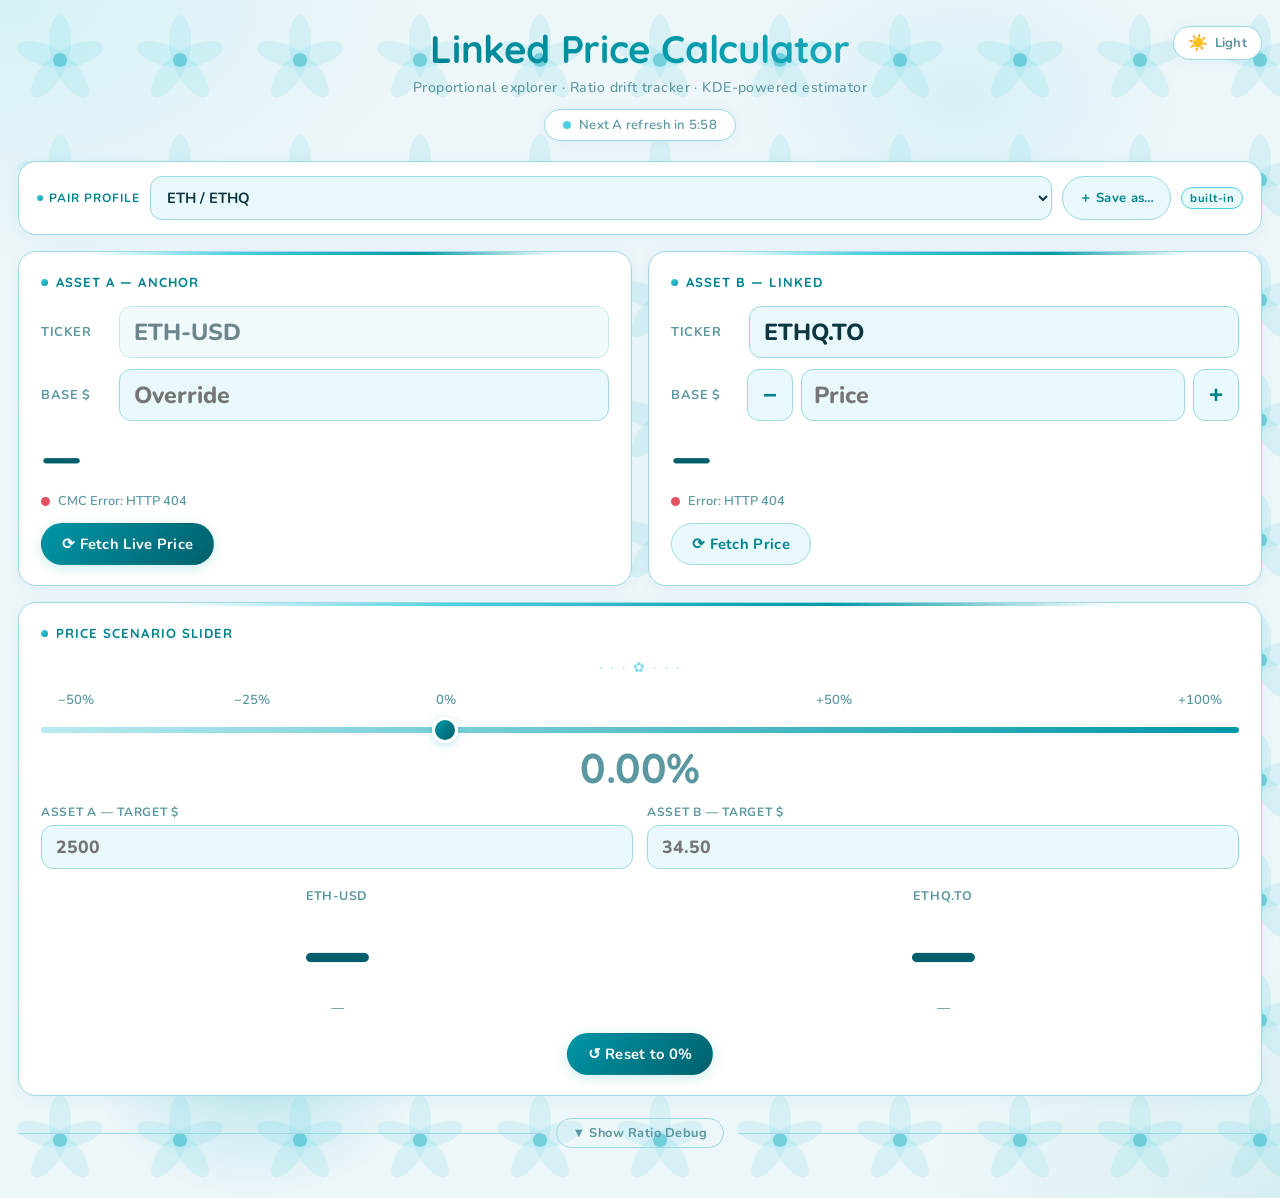
==== commit ea6da97c: "Add files via upload" ====
--- a/projects/price-link/index.html
+++ b/projects/price-link/index.html
@@ -827,7 +827,7 @@
   const dot=$('dot'+which), st=$('status'+which);
   dot.className='dot loading'; st.textContent='Fetching…';
   try {
-    const url = `https://eodhd.com/api/real-time/${encodeURIComponent(ticker)}?api_token=${TOKEN}&fmt=json`;
+    const url = `/api/eodhd-proxy?${encodeURIComponent(ticker)}`;
     const res = await fetch(url);
     if (!res.ok) throw new Error('HTTP '+res.status);
     const data = await res.json();
